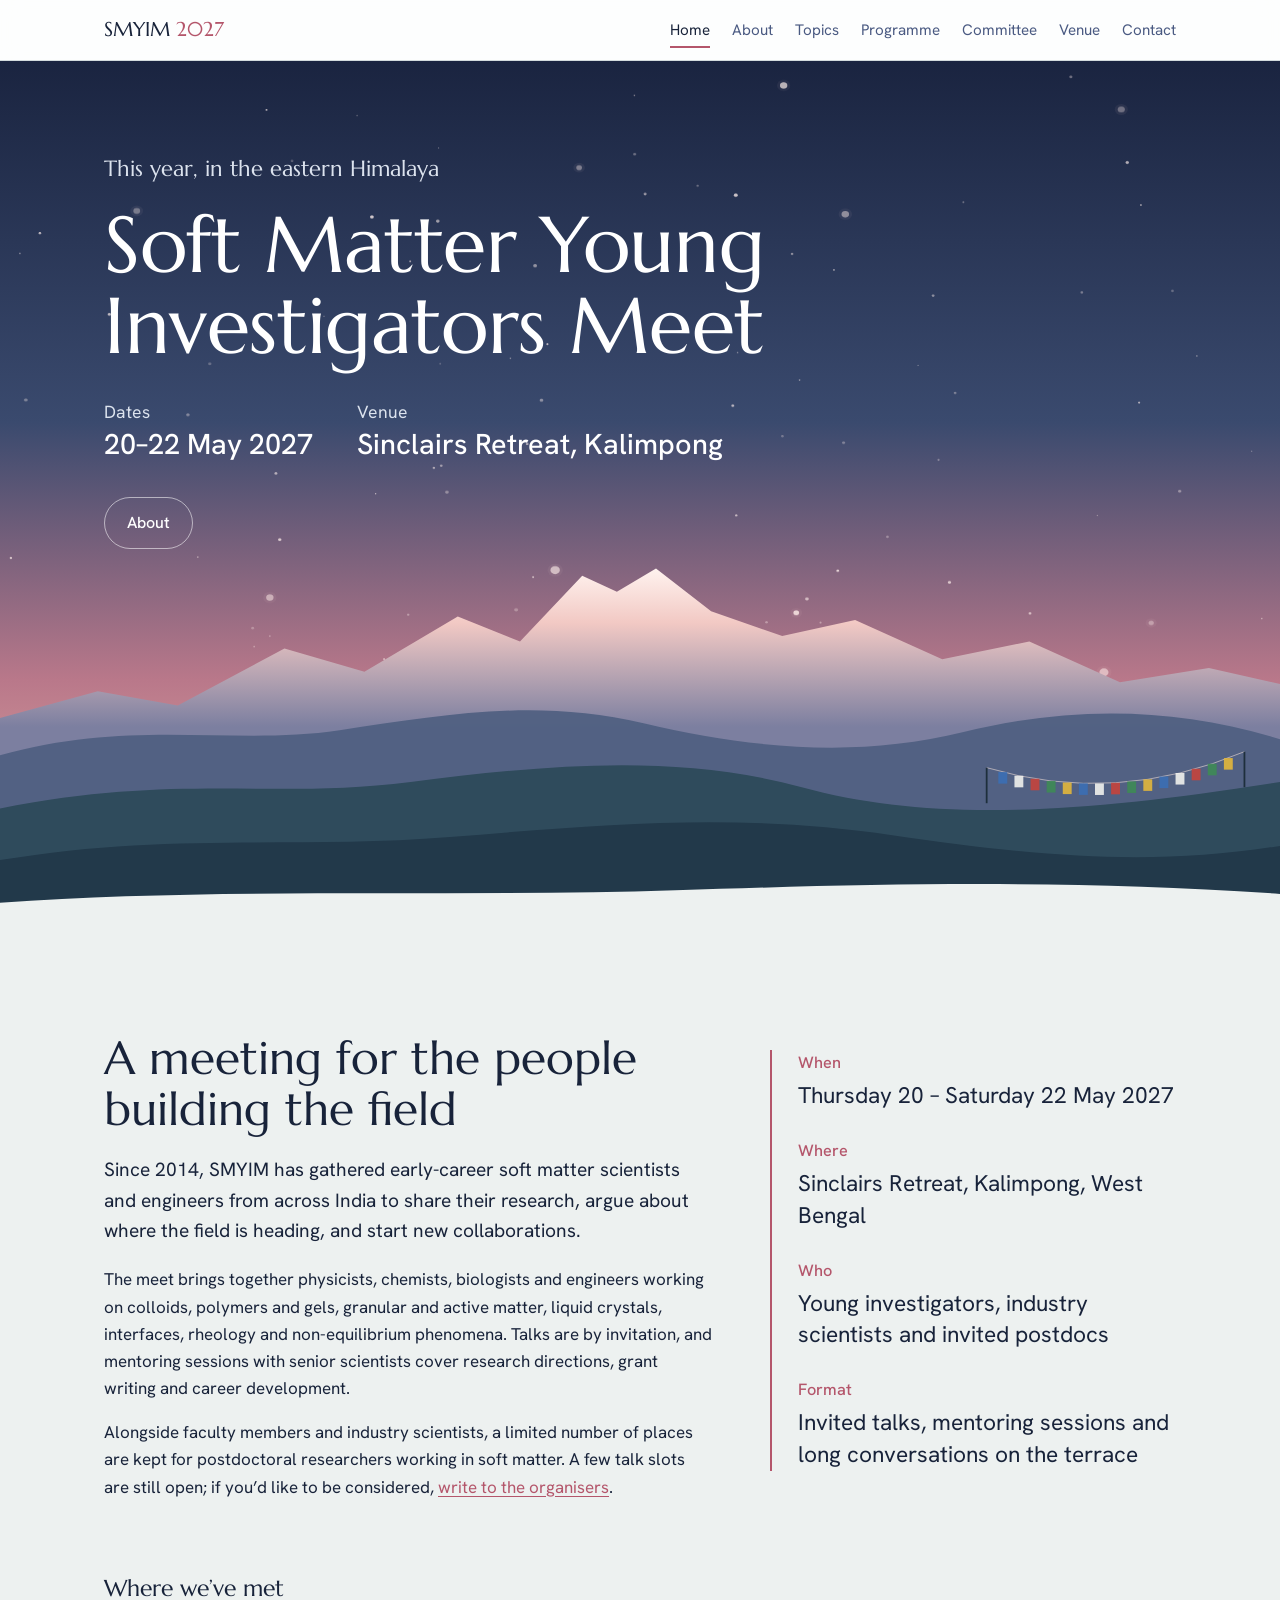
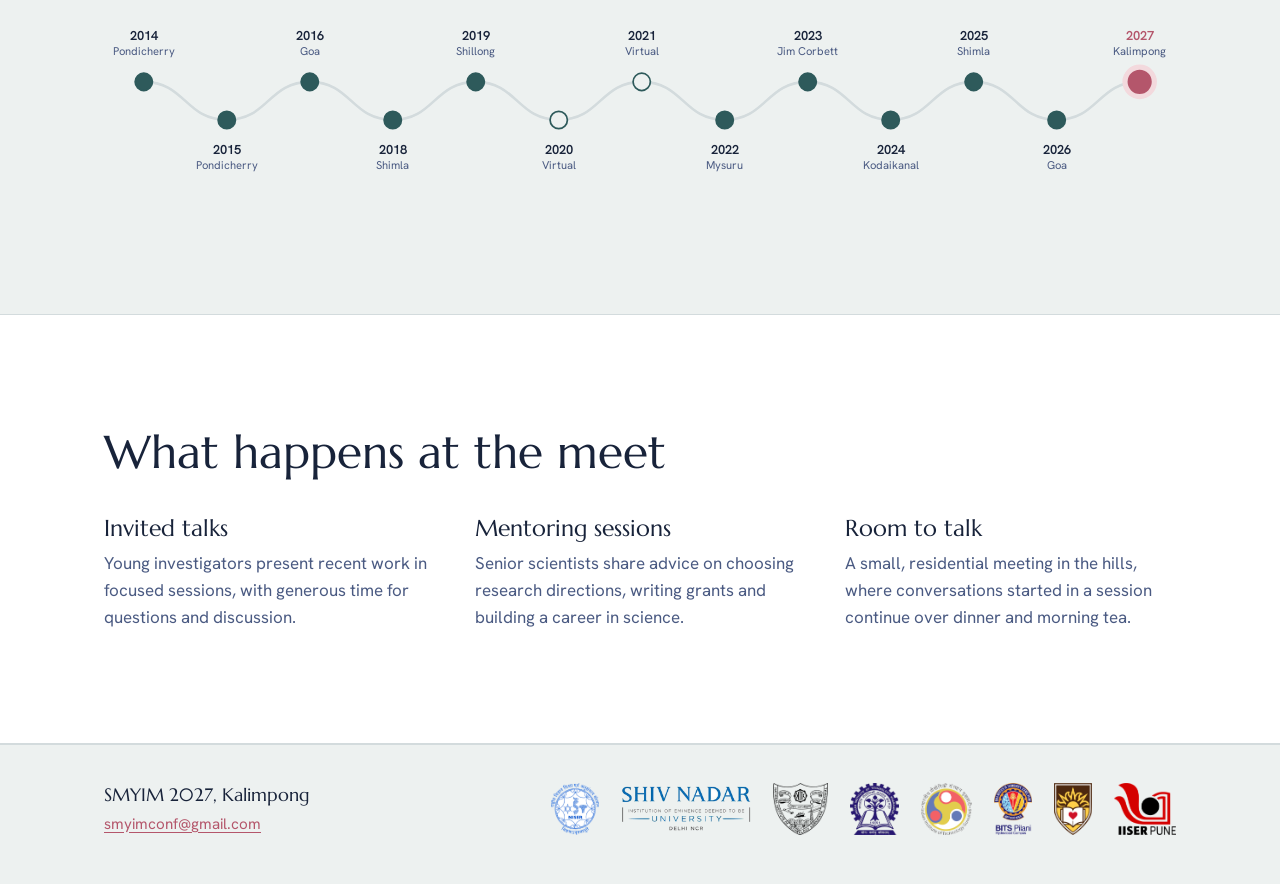
==== index.html @ 88d851e2 "added the first version" ====
<!DOCTYPE html>
<html lang="en">
<head>
<meta charset="utf-8">
<meta name="viewport" content="width=device-width, initial-scale=1, viewport-fit=cover">
<title>SMYIM 2027 — Soft Matter Young Investigators Meet, Kalimpong</title>
<meta name="description" content="Soft Matter Young Investigators Meet 2027, 20–22 May 2027, Sinclairs Retreat, Kalimpong, India.">
<link rel="icon" href="data:image/svg+xml,<svg xmlns='http://www.w3.org/2000/svg' viewBox='0 0 100 100'><text y='.9em' font-size='90'>🏔️</text></svg>">
<link rel="preconnect" href="https://fonts.googleapis.com">
<link rel="preconnect" href="https://fonts.gstatic.com" crossorigin>
<link href="https://fonts.googleapis.com/css2?family=Marcellus&family=Hanken+Grotesk:ital,wght@0,400;0,500;0,600;1,400&display=swap" rel="stylesheet">
<link rel="stylesheet" href="style.css">
</head>
<body>

<header class="bar">
  <div class="wrap">
    <a class="brand" href="index.html">SMYIM <span>2027</span></a>
    <nav class="links" aria-label="Pages">
      <a href="index.html" aria-current="page">Home</a>
      <a href="index.html#about">About</a>
      <a href="topics.html">Topics</a>
      <a href="programme.html">Programme</a>
      <a href="committee.html">Committee</a>
      <a href="venue.html">Venue</a>
      <a href="contact.html">Contact</a>
    </nav>
  </div>
</header>

<main id="top">
  <div class="hero">
    <canvas id="colloids" aria-hidden="true"></canvas>
    <div class="wrap copy">
      <p class="edition">This year, in the eastern Himalaya</p>
      <h1>Soft Matter Young Investigators Meet</h1>
      <div class="when">
        <div><small>Dates</small><strong>20–22 May 2027</strong></div>
        <div><small>Venue</small><strong>Sinclairs Retreat, Kalimpong</strong></div>
      </div>
      <div class="cta">
        <a class="btn ghost" href="#about">About</a>
      </div>
    </div>
    <div class="range" aria-hidden="true">
      <svg viewBox="0 0 1440 420" preserveAspectRatio="none" id="ridges">
        <defs>
          <linearGradient id="snow" gradientUnits="userSpaceOnUse" x1="0" y1="20" x2="0" y2="200">
            <stop offset="0" stop-color="#FFF4F0"/>
            <stop offset=".35" stop-color="#F2C9C4"/>
            <stop offset="1" stop-color="#7C7FA0"/>
          </linearGradient>
        </defs>
        <path fill="url(#snow)" d="M0,190 L110,160 L200,176 L320,112 L410,138 L515,76 L585,104 L655,30 L694,48 L738,22 L800,70 L880,98 L962,80 L1060,124 L1158,104 L1260,150 L1360,134 L1440,152 V420 H0 Z"/>
        <path fill="#4E5F80" opacity=".9" d="M0,232 C150,190 262,222 382,204 S604,168 724,196 S962,236 1084,206 S1322,178 1440,214 V420 H0 Z"/>
        <path fill="#2F4B5C" d="M0,292 C200,252 304,282 462,262 S762,230 902,268 S1202,300 1440,262 V420 H0 Z"/>
        <g id="flags"></g>
        <path fill="#22394A" d="M0,350 C190,318 330,338 506,324 S826,296 1004,322 S1300,356 1440,334 V420 H0 Z"/>
        <path fill="var(--bg)" d="M0,398 C240,380 520,392 760,384 S1200,372 1440,388 V420 H0 Z"/>
      </svg>
    </div>
  </div>

  <section id="about">
    <div class="wrap about">
      <div>
        <h2>A meeting for the people building the field</h2>
        <p class="lede">Since 2014, SMYIM has gathered early-career soft matter scientists and engineers from across India to share their research, argue about where the field is heading, and start new collaborations.</p>
        <p>The meet brings together physicists, chemists, biologists and engineers working on colloids, polymers and gels, granular and active matter, liquid crystals, interfaces, rheology and non-equilibrium phenomena. Talks are by invitation, and mentoring sessions with senior scientists cover research directions, grant writing and career development.</p>
        <p>Alongside faculty members and industry scientists, a limited number of places are kept for postdoctoral researchers working in soft matter. A few talk slots are still open; if you’d like to be considered, <a href="contact.html">write to the organisers</a>.</p>
      </div>
      <dl class="facts">
        <div><dt>When</dt><dd>Thursday 20 – Saturday 22 May 2027</dd></div>
        <div><dt>Where</dt><dd>Sinclairs Retreat, Kalimpong, West Bengal</dd></div>
        <div><dt>Who</dt><dd>Young investigators, industry scientists and invited postdocs</dd></div>
        <div><dt>Format</dt><dd>Invited talks, mentoring sessions and long conversations on the terrace</dd></div>
      </dl>
    </div>
    <div class="wrap">
      <h3 class="subhead">Where we’ve met</h3>
      <div class="chain-scroll" role="img" aria-label="Past venues: Pondicherry 2014 and 2015, Goa 2016, Shimla 2018, Shillong 2019, virtual 2020 and 2021, Mysuru 2022, Jim Corbett 2023, Kodaikanal 2024, Shimla 2025, Goa 2026, and Kalimpong 2027.">
        <svg id="chain" viewBox="0 0 1240 190"></svg>
      </div>
    </div>
  </section>

  <section class="band">
    <div class="wrap">
      <h2>What happens at the meet</h2>
      <div class="trio">
        <div><h3>Invited talks</h3><p>Young investigators present recent work in focused sessions, with generous time for questions and discussion.</p></div>
        <div><h3>Mentoring sessions</h3><p>Senior scientists share advice on choosing research directions, writing grants and building a career in science.</p></div>
        <div><h3>Room to talk</h3><p>A small, residential meeting in the hills, where conversations started in a session continue over dinner and morning tea.</p></div>
      </div>
    </div>
  </section>

</main>
<footer>
  <div class="wrap row">
    <div class="foot-id"><span>SMYIM 2027, Kalimpong</span><a class="mailto" href="mailto:smyimconf@gmail.com">smyimconf@gmail.com</a></div>
    <div class="logos" id="logos" aria-label="Host institutions"></div>
  </div>
</footer>

<script src="site.js"></script>
</body>
</html>
---- style.css ----
:root{
  --bg:#EDF1F0; --surface:#FFFFFF; --ink:#18233A; --muted:#4A5A82; --line:#D3DBDD;
  --ridge:#2E5A5B; --glow:#B4566B; --glow-soft:#F3D9DD; --snow:#FFFFFF;
  --sky1:#1A2440; --sky2:#3A4A6E; --sky3:#B9788A; --sky4:#EDB9A9;
  --hero-ink:#FFFFFF; --hero-muted:#DCE3EE;
  --display:"Marcellus", "Cormorant Garamond", Georgia, serif;
  --body:"Hanken Grotesk", "Segoe UI", system-ui, -apple-system, sans-serif;
  color-scheme: light;
  box-sizing:border-box;
  padding-top:env(safe-area-inset-top,0px);
  padding-bottom:env(safe-area-inset-bottom,0px);
}
@media (prefers-color-scheme: dark){
  :root:not([data-theme="light"]){
    --bg:#111A2A; --surface:#182338; --ink:#E7ECF2; --muted:#AEB9DA; --line:#2A3750;
    --ridge:#86BBB6; --glow:#EBA0AE; --glow-soft:#3A2836; --snow:#F4F6FA;
    color-scheme: dark;
  }
}
:root[data-theme="dark"]{
  --bg:#111A2A; --surface:#182338; --ink:#E7ECF2; --muted:#AEB9DA; --line:#2A3750;
  --ridge:#86BBB6; --glow:#EBA0AE; --glow-soft:#3A2836; --snow:#F4F6FA;
  color-scheme: dark;
}
*,*::before,*::after{box-sizing:inherit}
html{scroll-behavior:smooth; scroll-padding-top:calc(env(safe-area-inset-top,0px) + 64px)}
@media (prefers-reduced-motion: reduce){html{scroll-behavior:auto}}
body{margin:0; background:var(--bg); color:var(--ink); font-family:var(--body); font-size:1.0625rem; line-height:1.6; -webkit-font-smoothing:antialiased}
body::before{content:""; position:fixed; inset:0 0 auto; height:env(safe-area-inset-top,0px); z-index:10; background:var(--surface)}
img,svg{max-width:100%}
a{color:var(--glow); text-underline-offset:3px}
a:focus-visible,button:focus-visible{outline:2px solid var(--glow); outline-offset:3px; border-radius:4px}
.wrap{max-width:1120px; margin:0 auto; padding:0 24px}

/* header */
header.bar{position:sticky; top:env(safe-area-inset-top,0px); z-index:20; background:color-mix(in srgb, var(--surface) 88%, transparent); backdrop-filter:blur(10px); -webkit-backdrop-filter:blur(10px); border-bottom:1px solid var(--line)}
.bar .wrap{display:flex; align-items:center; gap:24px; height:60px}
.brand{font-family:var(--display); font-size:1.25rem; color:var(--ink); text-decoration:none; white-space:nowrap}
.brand span{color:var(--glow)}
nav.links{display:flex; gap:22px; margin-left:auto; overflow-x:auto; scrollbar-width:none}
nav.links::-webkit-scrollbar{display:none}
nav.links a{color:var(--muted); text-decoration:none; font-size:.95rem; white-space:nowrap; padding:6px 0}
nav.links a:hover{color:var(--ink)}
@media (max-width:720px){ .bar .wrap{gap:16px} nav.links{gap:16px} .brand{font-size:1.1rem} }

/* hero */
.hero{position:relative; overflow:hidden; color:var(--hero-ink); background:linear-gradient(180deg,var(--sky1) 0%,var(--sky2) 42%,var(--sky3) 72%,var(--sky4) 100%); min-height:min(92vh,820px); display:flex; flex-direction:column}
.hero canvas{position:absolute; inset:0; width:100%; height:100%}
.hero .copy{width:100%; position:relative; z-index:2; padding-top:clamp(56px,10vh,120px)}
.hero h1{font-family:var(--display); font-weight:400; font-size:clamp(2.5rem,6.2vw,5.2rem); line-height:1.02; margin:0; max-width:13ch; letter-spacing:-.005em}
.hero .edition{font-family:var(--display); font-size:clamp(1.1rem,2vw,1.4rem); color:var(--hero-muted); margin:0 0 18px}
.hero .when{display:flex; flex-wrap:wrap; gap:14px 44px; margin-top:34px; font-size:clamp(1.35rem,2.6vw,1.8rem); line-height:1.3}
.hero .when div{display:flex; flex-direction:column}
.hero .when small{color:var(--hero-muted); font-size:clamp(.95rem,1.4vw,1.1rem); margin-bottom:2px}
.hero .when strong{font-weight:500}
.hero .cta{display:flex; gap:14px; flex-wrap:wrap; margin-top:34px}
.btn{display:inline-block; padding:12px 22px; border-radius:999px; text-decoration:none; font-weight:500; font-size:1rem}
.btn.solid{background:var(--snow); color:#18233A}
.btn.ghost{color:var(--hero-ink); border:1px solid rgba(255,255,255,.55)}
.btn.solid:hover{background:#F6E3E6}
.btn.ghost:hover{background:rgba(255,255,255,.12)}
.range{position:relative; z-index:1; margin-top:auto; line-height:0}
.range svg{width:100%; height:auto; display:block}
.peak-label{position:absolute; z-index:2; font-size:.8rem; color:var(--hero-muted); letter-spacing:.02em; right:42%; bottom:58%; white-space:nowrap}
@media (max-width:720px){.peak-label{display:none}}

/* sections */
section{padding:clamp(64px,9vw,112px) 0}
h2{font-family:var(--display); font-weight:400; font-size:clamp(2rem,4vw,2.9rem); line-height:1.1; margin:0 0 20px}
h3{font-family:var(--display); font-weight:400; font-size:1.45rem; margin:0 0 8px; line-height:1.2}
.lede{font-size:1.2rem; color:var(--ink); max-width:62ch}
p{max-width:66ch}
.muted{color:var(--muted)}

/* about */
.about{display:grid; grid-template-columns:1.5fr 1fr; gap:56px; align-items:start}
.facts{border-left:2px solid var(--glow); padding-left:26px; display:grid; gap:26px}
.facts dt{color:var(--glow); font-size:1.02rem; font-weight:500}
.facts dd{margin:4px 0 0; font-size:clamp(1.2rem,1.9vw,1.42rem); line-height:1.4}
@media (max-width:820px){.about{grid-template-columns:1fr; gap:36px}}

/* timeline */
.chain-scroll{overflow-x:auto; margin-top:28px; padding-bottom:8px}
.chain-scroll svg{display:block; min-width:980px; width:100%; height:auto}
.chain-scroll text{font-family:var(--body); fill:var(--muted); font-size:13px}
.chain-scroll text.yr{fill:var(--ink); font-size:15px; font-weight:600}
.chain-scroll .now text.yr{fill:var(--glow)}

/* topics */
.topics{display:grid; grid-template-columns:repeat(auto-fill,minmax(230px,1fr)); gap:0 32px; margin-top:32px; padding:0; list-style:none}
.topics li{display:flex; align-items:center; gap:16px; padding:16px 0; border-top:1px solid var(--line); font-size:1.08rem}
.topics svg{flex:none; width:40px; height:40px; color:var(--ridge)}

/* highlights */
.band{background:var(--surface); border-top:1px solid var(--line); border-bottom:1px solid var(--line)}
.trio{display:grid; grid-template-columns:repeat(3,1fr); gap:40px; margin-top:36px}
.trio p{margin:0; color:var(--muted)}
@media (max-width:820px){.trio{grid-template-columns:1fr; gap:28px}}

/* programme */
.days{display:grid; grid-template-columns:repeat(3,1fr); gap:28px; margin-top:36px}
.day{background:var(--surface); border:1px solid var(--line); border-radius:14px; padding:26px 24px}
.day header{display:flex; align-items:baseline; justify-content:space-between; gap:12px; margin-bottom:14px; border-bottom:1px solid var(--line); padding-bottom:14px}
.day header b{font-family:var(--display); font-weight:400; font-size:2.4rem; line-height:1}
.day header span{color:var(--glow); text-align:right; font-size:.95rem; font-weight:500}
.day ol{list-style:none; margin:0; padding:0; display:grid; gap:12px}
.day li{display:grid; grid-template-columns:62px 1fr; gap:10px; font-size:.98rem}
.day time{color:var(--muted); font-variant-numeric:tabular-nums}
.note{margin-top:22px; color:var(--muted); font-size:.95rem}
@media (max-width:900px){.days{grid-template-columns:1fr}}

/* committee */
.people{display:grid; grid-template-columns:repeat(auto-fill,minmax(280px,1fr)); gap:28px 32px; margin:28px 0 0; padding:0; list-style:none}
.people li{display:flex; align-items:center; gap:18px}
.dot{flex:none; width:108px; height:108px; border-radius:50%; display:grid; place-items:center; font-family:var(--display); font-size:2rem; color:#fff; background:radial-gradient(circle at 34% 30%, rgba(255,255,255,.45), transparent 42%), var(--c,#2E5A5B)}
.dot.photo{object-fit:cover; background:var(--line); border:2px solid var(--glow-soft)}
.people a{color:var(--ink); text-decoration:none; font-weight:500}
.people a:hover{text-decoration:underline}
.people small{display:block; color:var(--muted); font-size:.92rem}
.subhead{margin-top:56px}

/* venue */
.venue{display:grid; grid-template-columns:1.1fr 1fr; gap:56px; align-items:start}
.venue-art{border-radius:18px; overflow:hidden; line-height:0; border:1px solid var(--line)}
.spec{display:grid; grid-template-columns:repeat(3,1fr); gap:16px; margin:28px 0; padding:0; list-style:none}
.spec li{border-top:2px solid var(--ridge); padding-top:10px}
.spec b{display:block; font-family:var(--display); font-weight:400; font-size:1.8rem; line-height:1.1}
.spec span{color:var(--muted); font-size:.9rem}
.travel{display:grid; gap:14px; margin-top:24px}
.travel div{display:grid; grid-template-columns:130px 1fr; gap:12px; padding-top:14px; border-top:1px solid var(--line)}
.travel dt{color:var(--glow); font-weight:500}
.travel dd{margin:0}
.nearby{margin-top:28px; color:var(--muted)}
@media (max-width:900px){.venue{grid-template-columns:1fr; gap:36px}}
@media (max-width:480px){.travel div{grid-template-columns:1fr; gap:2px}}

/* contact */
.contact{text-align:left}
.contact .mail{font-family:var(--display); font-size:clamp(1.15rem,2.2vw,1.45rem); color:var(--ink); text-decoration:none; border-bottom:2px solid var(--glow); word-break:break-word}
.contact .mail:hover{color:var(--glow)}
footer{border-top:1px solid var(--line); padding:36px 0 48px; color:var(--muted); font-size:.95rem}
footer .row{display:flex; flex-wrap:wrap; gap:14px 28px; justify-content:space-between}
footer nav{display:flex; flex-wrap:wrap; gap:8px 18px}
footer a{color:var(--muted)}
footer a:hover{color:var(--ink)}

/* multi-page additions */
nav.links a[aria-current="page"]{color:var(--ink); box-shadow:inset 0 -2px 0 var(--glow)}
.hero.page{min-height:auto}
.hero.page .copy{padding-top:clamp(48px,8vh,88px); padding-bottom:8px}
.hero.page h1{font-size:clamp(2.3rem,5vw,4rem); max-width:none}
.hero.page .sub{color:var(--hero-muted); font-size:clamp(1.05rem,1.8vw,1.25rem); margin:14px 0 0; max-width:60ch}
.hero.page .range{margin-top:clamp(8px,3vw,28px)}
.hero.page + section{padding-top:clamp(40px,6vw,72px)}
.explore{display:grid; grid-template-columns:repeat(auto-fill,minmax(190px,1fr)); gap:14px; margin:32px 0 0; padding:0; list-style:none}
.explore a{display:block; padding:18px 20px; border:1px solid var(--line); border-radius:14px; background:var(--surface); color:var(--ink); text-decoration:none; transition:border-color .2s, transform .2s}
.explore a:hover{border-color:var(--glow); transform:translateY(-2px)}
.explore b{display:block; font-family:var(--display); font-weight:400; font-size:1.35rem}
.explore span{color:var(--muted); font-size:.95rem}
footer .mailto{color:var(--glow)}
.range svg{margin-bottom:-1px}
@media (max-width:720px){
  .bar .wrap{height:auto; flex-wrap:wrap; row-gap:0; padding-top:10px; padding-bottom:4px}
  nav.links{margin-left:0; width:100%; gap:18px}
}

.page-title{padding:clamp(44px,7vw,84px) 0 clamp(8px,2vw,16px)}
.page-title .edition{color:var(--glow); font-family:var(--display); font-size:1.1rem; margin:0 0 10px}
.page-title h1{font-family:var(--display); font-weight:400; font-size:clamp(2.3rem,5vw,3.8rem); line-height:1.05; margin:0}
.page-title .sub{color:var(--muted); font-size:clamp(1.05rem,1.8vw,1.25rem); margin:14px 0 0; max-width:60ch}
.page-title + section{padding-top:clamp(28px,4vw,48px)}

.ed-link{cursor:pointer}
.ed-link:hover circle{stroke:var(--glow); stroke-width:3}
.ed-link:hover text.yr{fill:var(--glow); text-decoration:underline}
.ed-link:focus-visible{outline:2px solid var(--glow)}
/* keep logos legible in dark mode */
@media (prefers-color-scheme: dark){ :root:not([data-theme="light"]) footer .logos img{background:#FFFFFF; padding:6px; border-radius:10px} }
:root[data-theme="dark"] footer .logos img{background:#FFFFFF; padding:6px; border-radius:10px}

footer .row{align-items:center}
.foot-id{display:flex; flex-direction:column; gap:2px}
.foot-id span{color:var(--ink); font-family:var(--display); font-size:1.1rem}
footer .logos{display:flex; flex-wrap:wrap; align-items:center; justify-content:flex-end; gap:14px 22px}
footer .logos img{height:52px; width:auto; max-width:130px; object-fit:contain}
@media (max-width:820px){ footer .row{flex-direction:column; align-items:flex-start; gap:22px} footer .logos{justify-content:flex-start} footer .logos img{height:44px} }
/* keep the footer at the bottom on short pages */
body{display:flex; flex-direction:column; min-height:calc(100vh - env(safe-area-inset-top,0px) - env(safe-area-inset-bottom,0px)); min-height:calc(100dvh - env(safe-area-inset-top,0px) - env(safe-area-inset-bottom,0px))}
body > main{flex:1 0 auto}
body > header.bar, body > footer{flex-shrink:0}
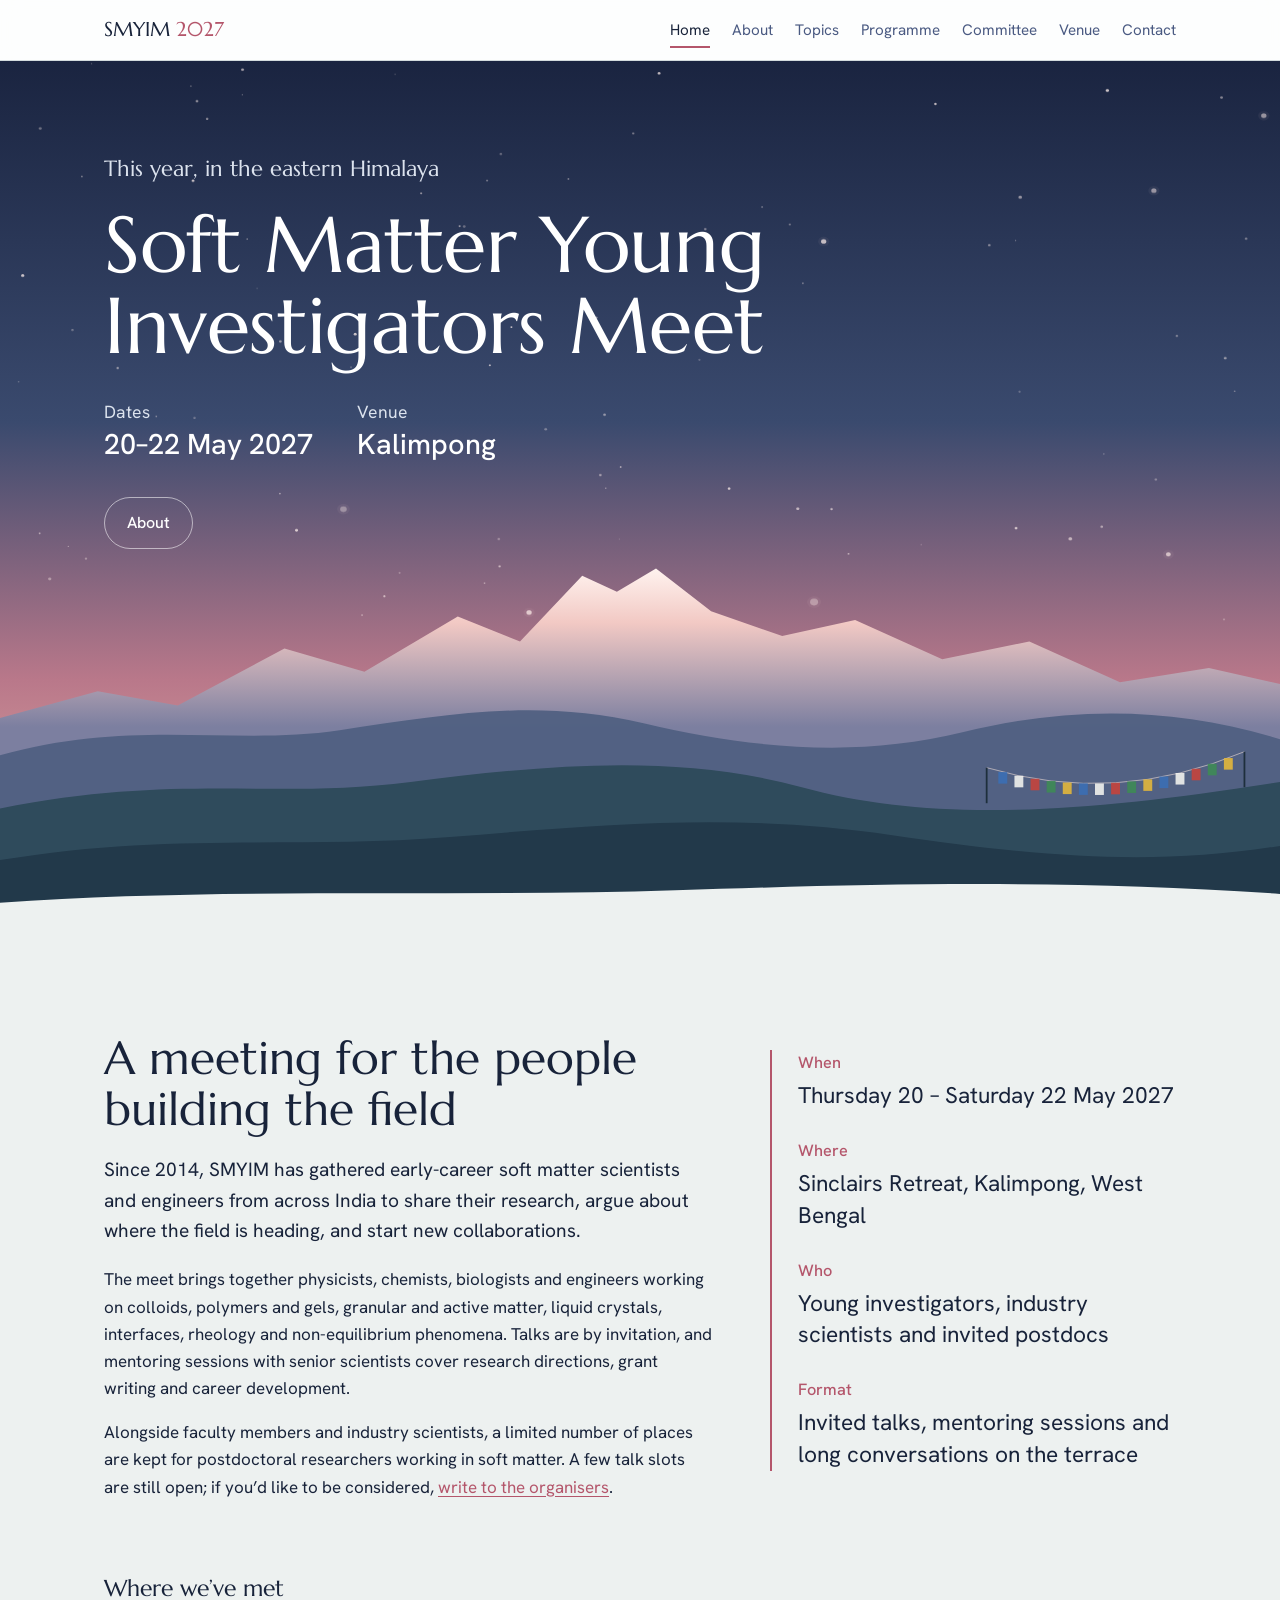
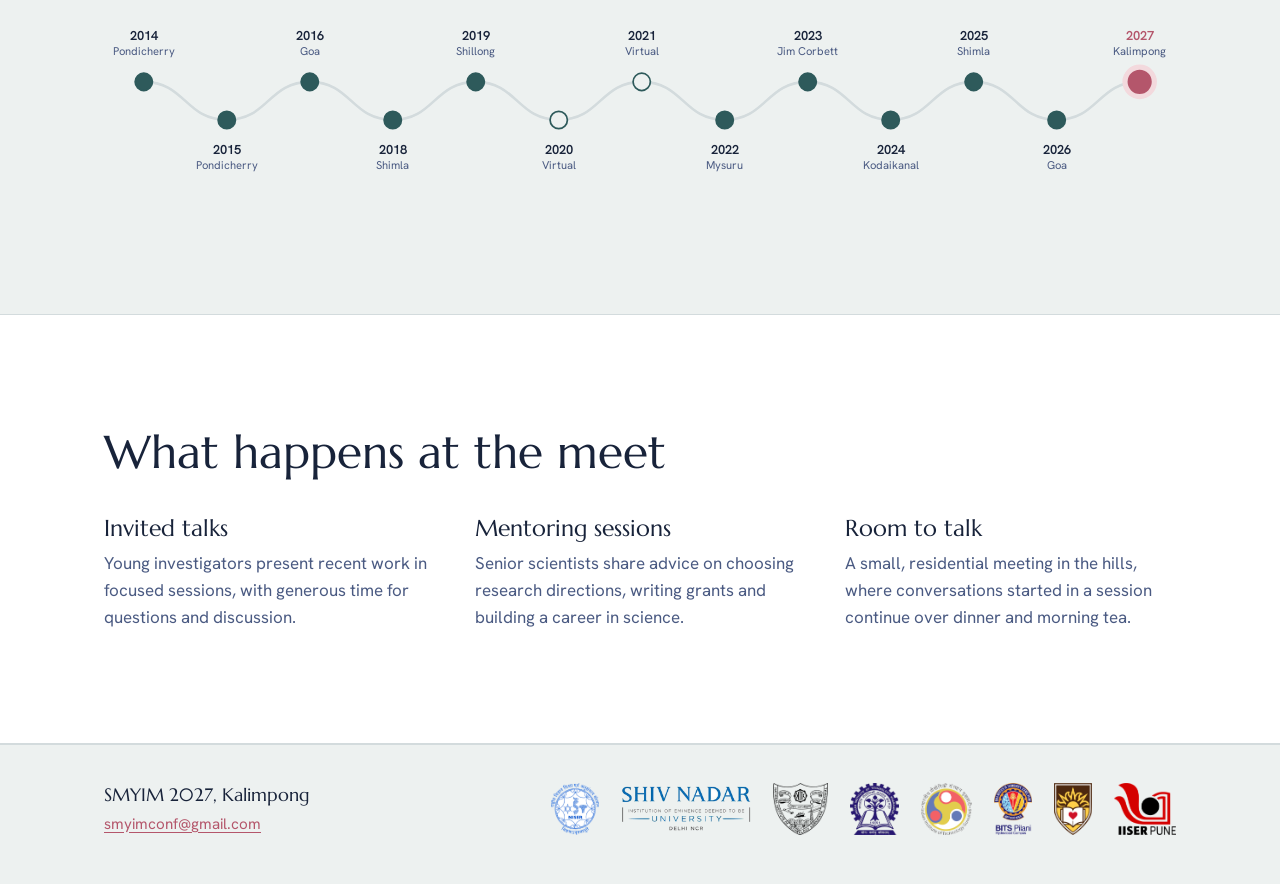
==== commit 2ab6bd93: "updated index" ====
--- a/index.html
+++ b/index.html
@@ -36,7 +36,7 @@
       <h1>Soft Matter Young Investigators Meet</h1>
       <div class="when">
         <div><small>Dates</small><strong>20–22 May 2027</strong></div>
-        <div><small>Venue</small><strong>Sinclairs Retreat, Kalimpong</strong></div>
+        <div><small>Venue</small><strong>Kalimpong</strong></div>
       </div>
       <div class="cta">
         <a class="btn ghost" href="#about">About</a>
